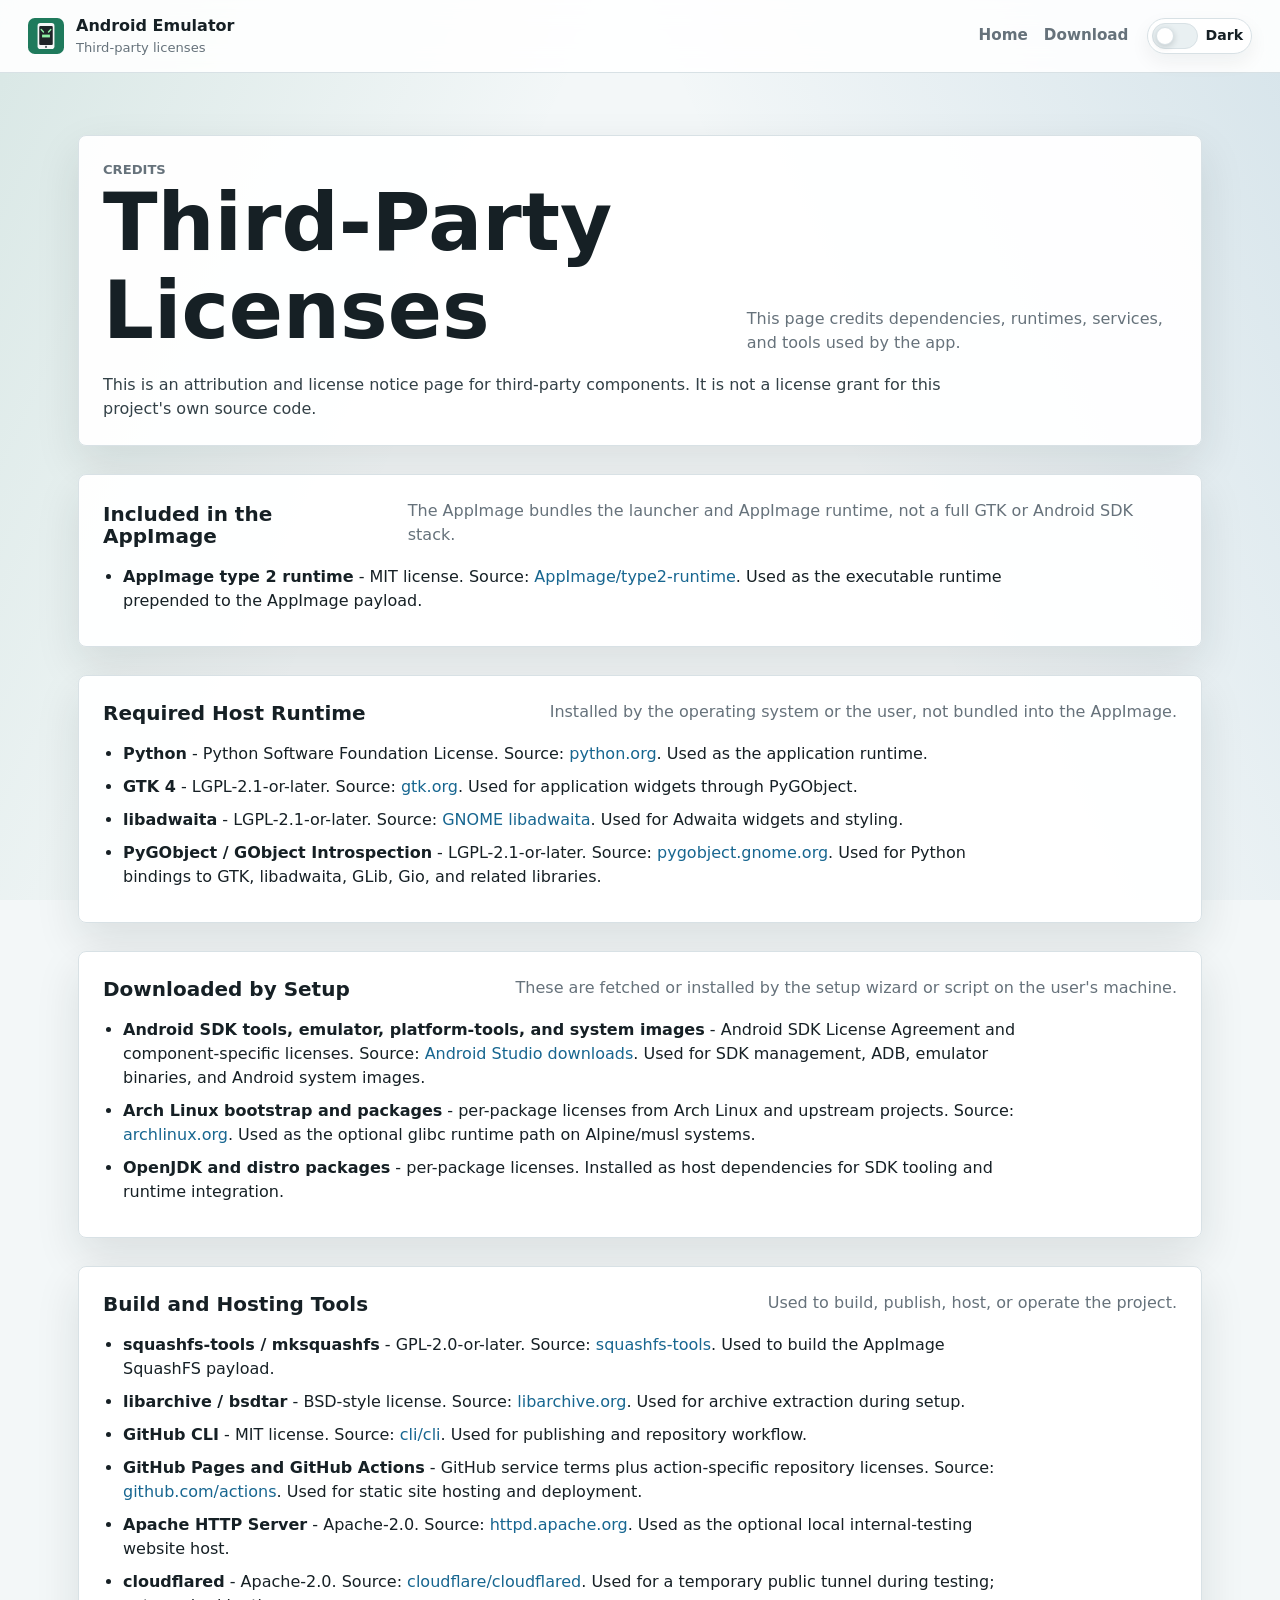
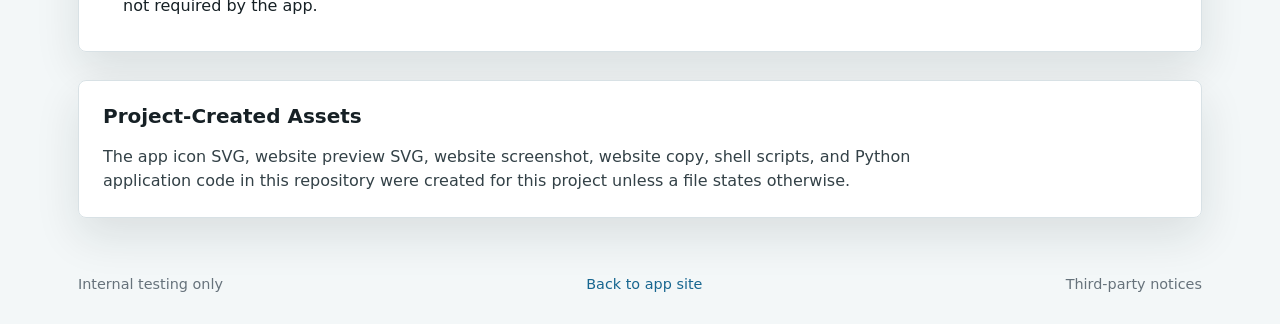
==== third-party-notices.html @ 2586a12c "Add third-party license notices" ====
<!doctype html>
<html lang="en">
<head>
  <meta charset="utf-8">
  <meta name="viewport" content="width=device-width, initial-scale=1">
  <meta name="description" content="Third-party licenses and credits for the Android Emulator GTK/libadwaita app.">
  <meta name="robots" content="index, follow">
  <meta property="og:title" content="Android Emulator Third-Party Licenses">
  <meta property="og:description" content="Credits and license notices for Android Emulator dependencies, runtimes, and tooling.">
  <meta property="og:type" content="website">
  <meta property="og:image" content="https://renawells.github.io/adwaita-android-emulator/assets/app-screenshot.png">
  <meta property="og:url" content="https://renawells.github.io/adwaita-android-emulator/third-party-notices.html">
  <link rel="canonical" href="https://renawells.github.io/adwaita-android-emulator/third-party-notices.html">
  <title>Third-Party Licenses - Android Emulator</title>
  <link rel="stylesheet" href="styles.css">
  <link rel="icon" href="assets/app-icon.svg" type="image/svg+xml">
</head>
<body>
  <header class="topbar">
    <div class="brand">
      <img src="assets/app-icon.svg" alt="" width="36" height="36">
      <div>
        <strong>Android Emulator</strong>
        <span>Third-party licenses</span>
      </div>
    </div>
    <div class="topbar-actions">
      <nav aria-label="Site pages">
        <a href="index.html">Home</a>
        <a href="downloads/Android_Emulator-x86_64.AppImage" download>Download</a>
      </nav>
      <button class="theme-toggle" type="button" id="themeToggle" role="switch" aria-checked="false">
        <span class="toggle-track" aria-hidden="true"><span class="toggle-thumb"></span></span>
        <span class="toggle-label">Dark</span>
      </button>
    </div>
  </header>

  <main>
    <section class="section">
      <div class="section-heading">
        <div>
          <p class="eyebrow">Credits</p>
          <h1>Third-Party Licenses</h1>
        </div>
        <p>This page credits dependencies, runtimes, services, and tools used by the app.</p>
      </div>
      <p class="notice-intro">This is an attribution and license notice page for third-party components. It is not a license grant for this project's own source code.</p>
    </section>

    <section class="section">
      <div class="section-heading">
        <h2>Included in the AppImage</h2>
        <p>The AppImage bundles the launcher and AppImage runtime, not a full GTK or Android SDK stack.</p>
      </div>
      <ul class="notice-list">
        <li><strong>AppImage type 2 runtime</strong> - MIT license. Source: <a href="https://github.com/AppImage/type2-runtime">AppImage/type2-runtime</a>. Used as the executable runtime prepended to the AppImage payload.</li>
      </ul>
    </section>

    <section class="section">
      <div class="section-heading">
        <h2>Required Host Runtime</h2>
        <p>Installed by the operating system or the user, not bundled into the AppImage.</p>
      </div>
      <ul class="notice-list">
        <li><strong>Python</strong> - Python Software Foundation License. Source: <a href="https://www.python.org/">python.org</a>. Used as the application runtime.</li>
        <li><strong>GTK 4</strong> - LGPL-2.1-or-later. Source: <a href="https://gtk.org/">gtk.org</a>. Used for application widgets through PyGObject.</li>
        <li><strong>libadwaita</strong> - LGPL-2.1-or-later. Source: <a href="https://gitlab.gnome.org/GNOME/libadwaita">GNOME libadwaita</a>. Used for Adwaita widgets and styling.</li>
        <li><strong>PyGObject / GObject Introspection</strong> - LGPL-2.1-or-later. Source: <a href="https://pygobject.gnome.org/">pygobject.gnome.org</a>. Used for Python bindings to GTK, libadwaita, GLib, Gio, and related libraries.</li>
      </ul>
    </section>

    <section class="section">
      <div class="section-heading">
        <h2>Downloaded by Setup</h2>
        <p>These are fetched or installed by the setup wizard or script on the user's machine.</p>
      </div>
      <ul class="notice-list">
        <li><strong>Android SDK tools, emulator, platform-tools, and system images</strong> - Android SDK License Agreement and component-specific licenses. Source: <a href="https://developer.android.com/studio">Android Studio downloads</a>. Used for SDK management, ADB, emulator binaries, and Android system images.</li>
        <li><strong>Arch Linux bootstrap and packages</strong> - per-package licenses from Arch Linux and upstream projects. Source: <a href="https://archlinux.org/">archlinux.org</a>. Used as the optional glibc runtime path on Alpine/musl systems.</li>
        <li><strong>OpenJDK and distro packages</strong> - per-package licenses. Installed as host dependencies for SDK tooling and runtime integration.</li>
      </ul>
    </section>

    <section class="section">
      <div class="section-heading">
        <h2>Build and Hosting Tools</h2>
        <p>Used to build, publish, host, or operate the project.</p>
      </div>
      <ul class="notice-list">
        <li><strong>squashfs-tools / mksquashfs</strong> - GPL-2.0-or-later. Source: <a href="https://github.com/plougher/squashfs-tools">squashfs-tools</a>. Used to build the AppImage SquashFS payload.</li>
        <li><strong>libarchive / bsdtar</strong> - BSD-style license. Source: <a href="https://www.libarchive.org/">libarchive.org</a>. Used for archive extraction during setup.</li>
        <li><strong>GitHub CLI</strong> - MIT license. Source: <a href="https://github.com/cli/cli">cli/cli</a>. Used for publishing and repository workflow.</li>
        <li><strong>GitHub Pages and GitHub Actions</strong> - GitHub service terms plus action-specific repository licenses. Source: <a href="https://github.com/actions">github.com/actions</a>. Used for static site hosting and deployment.</li>
        <li><strong>Apache HTTP Server</strong> - Apache-2.0. Source: <a href="https://httpd.apache.org/">httpd.apache.org</a>. Used as the optional local internal-testing website host.</li>
        <li><strong>cloudflared</strong> - Apache-2.0. Source: <a href="https://github.com/cloudflare/cloudflared">cloudflare/cloudflared</a>. Used for a temporary public tunnel during testing; not required by the app.</li>
      </ul>
    </section>

    <section class="section">
      <div class="section-heading">
        <h2>Project-Created Assets</h2>
      </div>
      <p class="notice-intro">The app icon SVG, website preview SVG, website screenshot, website copy, shell scripts, and Python application code in this repository were created for this project unless a file states otherwise.</p>
    </section>
  </main>

  <footer>
    <span>Internal testing only</span>
    <a href="index.html">Back to app site</a>
    <span>Third-party notices</span>
  </footer>

  <script src="app.js"></script>
</body>
</html>
---- styles.css ----
:root {
  color-scheme: light;
  --ink: #162025;
  --muted: #66727b;
  --line: #d8e1e5;
  --surface: #ffffff;
  --surface-2: #f3f7f8;
  --surface-3: #e9f0f2;
  --green: #17745a;
  --green-dark: #0e5a43;
  --blue: #176690;
  --amber: #9b6612;
  --red: #a43f3f;
  --topbar: rgba(255, 255, 255, 0.9);
  --lead: #334147;
  --code-bg: #edf3f4;
  --field-bg: #fbfdfd;
  --shadow: 0 18px 45px rgba(22, 32, 37, 0.11);
  --button-shadow: 0 12px 24px rgba(23, 116, 90, 0.22);
}

:root[data-theme="dark"] {
  color-scheme: dark;
  --ink: #edf6f7;
  --muted: #a9b7bd;
  --line: #284048;
  --surface: #142126;
  --surface-2: #0c1519;
  --surface-3: #192c33;
  --green: #4fc099;
  --green-dark: #2d8e70;
  --blue: #6ab5df;
  --amber: #e2ad5a;
  --red: #e17878;
  --topbar: rgba(12, 21, 25, 0.9);
  --lead: #c8d4d8;
  --code-bg: #20343b;
  --field-bg: #101b20;
  --shadow: 0 20px 50px rgba(0, 0, 0, 0.35);
  --button-shadow: 0 12px 28px rgba(79, 192, 153, 0.17);
}

* {
  box-sizing: border-box;
}

body {
  margin: 0;
  font-family: Inter, ui-sans-serif, system-ui, -apple-system, BlinkMacSystemFont, "Segoe UI", sans-serif;
  color: var(--ink);
  background: var(--surface-2);
  line-height: 1.5;
  transition: background 180ms ease, color 180ms ease;
}

body::before {
  position: fixed;
  inset: 0;
  z-index: -1;
  content: "";
  background:
    linear-gradient(115deg, rgba(23, 116, 90, 0.12), transparent 36%),
    linear-gradient(245deg, rgba(23, 102, 144, 0.13), transparent 38%),
    var(--surface-2);
}

a {
  color: var(--blue);
  text-decoration: none;
}

a:hover {
  text-decoration: underline;
}

.topbar {
  position: sticky;
  top: 0;
  z-index: 10;
  display: flex;
  align-items: center;
  justify-content: space-between;
  gap: 24px;
  padding: 14px 28px;
  background: var(--topbar);
  border-bottom: 1px solid var(--line);
  backdrop-filter: blur(12px);
}

.brand {
  display: flex;
  align-items: center;
  gap: 12px;
  min-width: 220px;
}

.brand strong,
.brand span {
  display: block;
}

.brand span,
.label,
.eyebrow {
  color: var(--muted);
  font-size: 0.82rem;
}

nav {
  display: flex;
  flex-wrap: wrap;
  gap: 16px;
  justify-content: flex-end;
  font-size: 0.95rem;
}

nav a {
  color: var(--muted);
  font-weight: 700;
}

nav a:hover {
  color: var(--ink);
}

.topbar-actions {
  display: flex;
  align-items: center;
  gap: 18px;
}

.theme-toggle {
  display: inline-flex;
  align-items: center;
  gap: 8px;
  min-height: 36px;
  padding: 4px 8px 4px 4px;
  border: 1px solid var(--line);
  border-radius: 999px;
  background: var(--surface);
  color: var(--ink);
  font: inherit;
  font-size: 0.88rem;
  font-weight: 800;
  cursor: pointer;
  box-shadow: 0 8px 20px rgba(22, 32, 37, 0.06);
}

.toggle-track {
  position: relative;
  width: 46px;
  height: 26px;
  border-radius: 999px;
  background: var(--surface-3);
  border: 1px solid var(--line);
}

.toggle-thumb {
  position: absolute;
  top: 3px;
  left: 3px;
  width: 18px;
  height: 18px;
  border-radius: 999px;
  background: var(--surface);
  border: 1px solid var(--line);
  box-shadow: 0 2px 6px rgba(22, 32, 37, 0.18);
  transition: transform 180ms ease, background 180ms ease;
}

:root[data-theme="dark"] .toggle-track {
  background: var(--green-dark);
}

:root[data-theme="dark"] .toggle-thumb {
  transform: translateX(20px);
  background: #e8fff6;
}

main {
  max-width: 1180px;
  margin: 0 auto;
  padding: 34px 28px 28px;
}

.hero {
  display: grid;
  grid-template-columns: minmax(0, 1fr) minmax(320px, 548px);
  gap: 34px;
  align-items: center;
  min-height: 560px;
  padding: 22px 0 14px;
}

.hero-copy {
  padding: 20px 0;
}

.eyebrow {
  margin: 0 0 10px;
  color: var(--amber);
  font-weight: 700;
  text-transform: uppercase;
}

h1,
h2 {
  margin: 0;
  line-height: 1.1;
}

h1 {
  font-size: clamp(2.4rem, 7vw, 5rem);
  letter-spacing: 0;
}

h2 {
  font-size: 1.25rem;
}

.lead {
  max-width: 650px;
  margin: 18px 0 0;
  color: var(--lead);
  font-size: 1.1rem;
}

.hero-pills {
  display: flex;
  flex-wrap: wrap;
  gap: 10px;
  margin-top: 22px;
}

.hero-pills span {
  padding: 7px 11px;
  border: 1px solid var(--line);
  border-radius: 999px;
  background: var(--surface);
  background: color-mix(in srgb, var(--surface) 78%, transparent);
  color: var(--muted);
  font-size: 0.88rem;
  font-weight: 800;
}

.actions {
  display: flex;
  flex-wrap: wrap;
  gap: 12px;
  margin-top: 28px;
}

.button {
  display: inline-flex;
  align-items: center;
  justify-content: center;
  min-height: 42px;
  padding: 0 16px;
  border: 1px solid var(--line);
  border-radius: 8px;
  background: var(--surface);
  color: var(--ink);
  font: inherit;
  font-weight: 700;
  cursor: pointer;
}

.button.primary {
  border-color: var(--green);
  background: var(--green);
  color: white;
  box-shadow: var(--button-shadow);
}

.button:hover {
  transform: translateY(-1px);
  text-decoration: none;
}

.preview {
  margin: 0;
}

.preview img {
  display: block;
  width: 100%;
  height: auto;
  border: 1px solid var(--line);
  border-radius: 8px;
  background: var(--surface);
  box-shadow: var(--shadow);
}

.band {
  display: grid;
  grid-template-columns: repeat(4, minmax(0, 1fr));
  gap: 14px;
  margin: 10px 0 28px;
}

.band > div {
  min-height: 112px;
  padding: 18px;
  border: 1px solid var(--line);
  border-radius: 8px;
  background: var(--surface);
  box-shadow: 0 10px 24px rgba(22, 32, 37, 0.06);
}

.band strong,
.label {
  display: block;
}

.section,
.section-grid {
  margin-top: 28px;
}

.section-grid {
  display: grid;
  grid-template-columns: repeat(2, minmax(0, 1fr));
  gap: 18px;
}

.panel,
.section {
  padding: 24px;
  border: 1px solid var(--line);
  border-radius: 8px;
  background: var(--surface);
  background: color-mix(in srgb, var(--surface) 94%, transparent);
  box-shadow: var(--shadow);
}

.section-heading {
  display: flex;
  align-items: end;
  justify-content: space-between;
  gap: 18px;
  margin-bottom: 18px;
}

.section-heading p,
.panel p {
  margin: 0;
  color: var(--muted);
}

.steps,
.plain-list,
.notice-list {
  margin: 16px 0 0;
  padding-left: 20px;
}

.steps li,
.plain-list li,
.notice-list li {
  margin: 9px 0;
}

.notice-list li {
  max-width: 900px;
}

.notice-intro {
  max-width: 860px;
  margin: 16px 0 0;
  color: var(--lead);
}

code {
  padding: 2px 5px;
  border-radius: 5px;
  background: var(--code-bg);
  color: var(--ink);
  font-family: ui-monospace, SFMono-Regular, Consolas, "Liberation Mono", monospace;
  font-size: 0.92em;
}

.table-wrap {
  overflow-x: auto;
}

table {
  width: 100%;
  border-collapse: separate;
  border-spacing: 0;
  min-width: 760px;
}

th,
td {
  padding: 13px 12px;
  border-bottom: 1px solid var(--line);
  text-align: left;
  vertical-align: top;
}

th {
  color: var(--muted);
  font-size: 0.86rem;
  text-transform: uppercase;
  background: var(--surface-3);
}

tr:last-child td {
  border-bottom: 0;
}

tbody tr:hover td {
  background: var(--surface-3);
  background: color-mix(in srgb, var(--surface-3) 58%, transparent);
}

.checklist {
  display: grid;
  grid-template-columns: repeat(2, minmax(0, 1fr));
  gap: 10px 18px;
}

.checklist label {
  display: flex;
  align-items: flex-start;
  gap: 10px;
  min-height: 42px;
  padding: 10px;
  border: 1px solid var(--line);
  border-radius: 8px;
  background: var(--field-bg);
  transition: border-color 160ms ease, transform 160ms ease;
}

.checklist label:hover {
  border-color: var(--green);
  transform: translateY(-1px);
}

.checklist input {
  margin-top: 4px;
}

textarea {
  width: 100%;
  min-height: 190px;
  margin: 16px 0 12px;
  padding: 12px;
  resize: vertical;
  border: 1px solid var(--line);
  border-radius: 8px;
  color: var(--ink);
  background: var(--field-bg);
  font: 0.92rem ui-monospace, SFMono-Regular, Consolas, "Liberation Mono", monospace;
}

footer {
  display: flex;
  justify-content: space-between;
  max-width: 1180px;
  margin: 0 auto;
  padding: 28px;
  color: var(--muted);
  font-size: 0.9rem;
}

@media (max-width: 860px) {
  .topbar,
  .topbar-actions,
  footer {
    align-items: flex-start;
    flex-direction: column;
  }

  .topbar-actions {
    width: 100%;
    gap: 12px;
  }

  .hero,
  .section-grid,
  .checklist,
  .band {
    grid-template-columns: 1fr;
  }

  main {
    padding: 18px;
  }
}
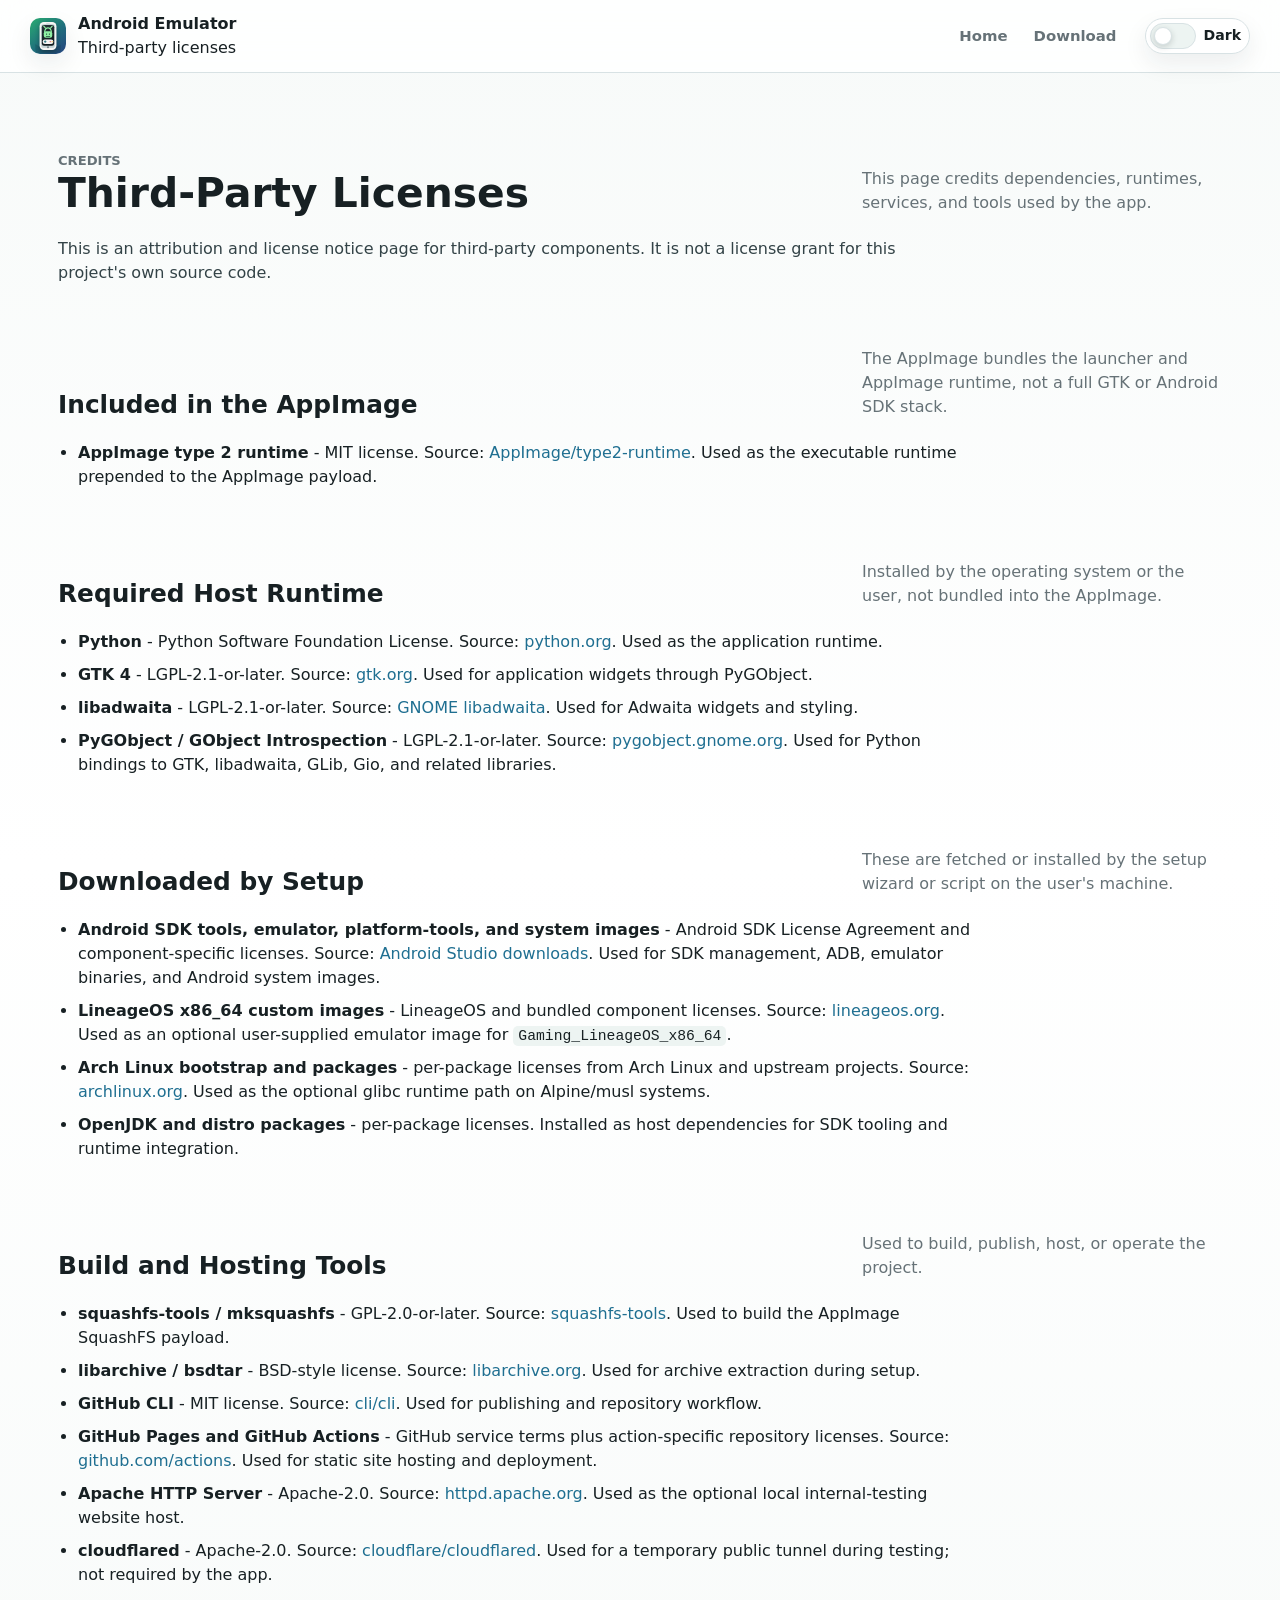
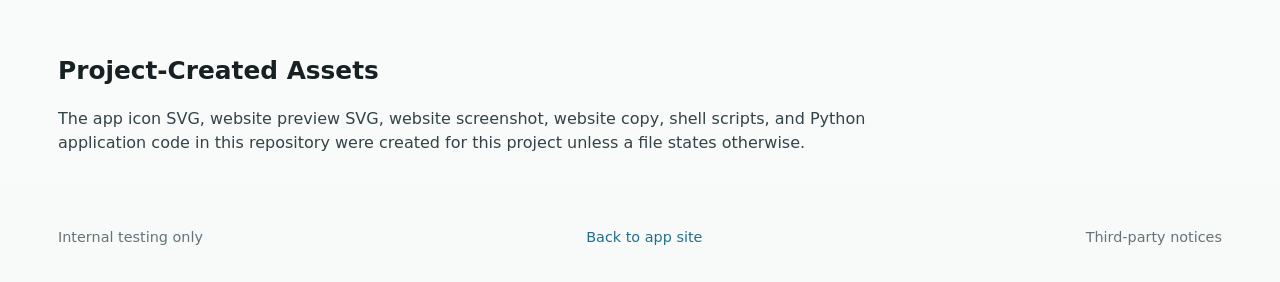
==== commit 90648f62: "Add LineageOS gaming AVD support to site" ====
--- a/third-party-notices.html
+++ b/third-party-notices.html
@@ -78,6 +78,7 @@
       </div>
       <ul class="notice-list">
         <li><strong>Android SDK tools, emulator, platform-tools, and system images</strong> - Android SDK License Agreement and component-specific licenses. Source: <a href="https://developer.android.com/studio">Android Studio downloads</a>. Used for SDK management, ADB, emulator binaries, and Android system images.</li>
+        <li><strong>LineageOS x86_64 custom images</strong> - LineageOS and bundled component licenses. Source: <a href="https://lineageos.org/">lineageos.org</a>. Used as an optional user-supplied emulator image for <code>Gaming_LineageOS_x86_64</code>.</li>
         <li><strong>Arch Linux bootstrap and packages</strong> - per-package licenses from Arch Linux and upstream projects. Source: <a href="https://archlinux.org/">archlinux.org</a>. Used as the optional glibc runtime path on Alpine/musl systems.</li>
         <li><strong>OpenJDK and distro packages</strong> - per-package licenses. Installed as host dependencies for SDK tooling and runtime integration.</li>
       </ul>
--- a/styles.css
+++ b/styles.css
@@ -1,67 +1,61 @@
 :root {
   color-scheme: light;
-  --ink: #162025;
-  --muted: #66727b;
-  --line: #d8e1e5;
+  --ink: #172023;
+  --muted: #667277;
+  --line: #d8e2e4;
   --surface: #ffffff;
-  --surface-2: #f3f7f8;
-  --surface-3: #e9f0f2;
-  --green: #17745a;
-  --green-dark: #0e5a43;
-  --blue: #176690;
-  --amber: #9b6612;
-  --red: #a43f3f;
-  --topbar: rgba(255, 255, 255, 0.9);
-  --lead: #334147;
-  --code-bg: #edf3f4;
+  --surface-soft: #f7faf9;
+  --surface-strong: #edf4f2;
+  --green: #147a5a;
+  --green-strong: #0e6048;
+  --blue: #1f6f91;
+  --amber: #b06c1d;
+  --red: #b64a55;
+  --lead: #334347;
+  --code-bg: #edf4f2;
   --field-bg: #fbfdfd;
-  --shadow: 0 18px 45px rgba(22, 32, 37, 0.11);
-  --button-shadow: 0 12px 24px rgba(23, 116, 90, 0.22);
+  --topbar: rgba(255, 255, 255, 0.86);
+  --shadow: 0 22px 48px rgba(23, 32, 35, 0.13);
+  --small-shadow: 0 10px 24px rgba(23, 32, 35, 0.08);
 }
 
 :root[data-theme="dark"] {
   color-scheme: dark;
-  --ink: #edf6f7;
-  --muted: #a9b7bd;
-  --line: #284048;
-  --surface: #142126;
-  --surface-2: #0c1519;
-  --surface-3: #192c33;
-  --green: #4fc099;
-  --green-dark: #2d8e70;
-  --blue: #6ab5df;
-  --amber: #e2ad5a;
-  --red: #e17878;
-  --topbar: rgba(12, 21, 25, 0.9);
-  --lead: #c8d4d8;
-  --code-bg: #20343b;
-  --field-bg: #101b20;
-  --shadow: 0 20px 50px rgba(0, 0, 0, 0.35);
-  --button-shadow: 0 12px 28px rgba(79, 192, 153, 0.17);
+  --ink: #eef7f5;
+  --muted: #a9b8ba;
+  --line: #294248;
+  --surface: #111d21;
+  --surface-soft: #0b1518;
+  --surface-strong: #182c31;
+  --green: #62d3a5;
+  --green-strong: #3aa982;
+  --blue: #6fb9df;
+  --amber: #e0ad67;
+  --red: #e27f88;
+  --lead: #c7d6d6;
+  --code-bg: #1d3438;
+  --field-bg: #0e1b1f;
+  --topbar: rgba(11, 21, 24, 0.88);
+  --shadow: 0 24px 60px rgba(0, 0, 0, 0.38);
+  --small-shadow: 0 14px 28px rgba(0, 0, 0, 0.24);
 }
 
 * {
   box-sizing: border-box;
+}
+
+html {
+  scroll-behavior: smooth;
 }
 
 body {
   margin: 0;
   font-family: Inter, ui-sans-serif, system-ui, -apple-system, BlinkMacSystemFont, "Segoe UI", sans-serif;
   color: var(--ink);
-  background: var(--surface-2);
+  background:
+    linear-gradient(180deg, var(--surface-soft), var(--surface) 46%, var(--surface-soft));
   line-height: 1.5;
   transition: background 180ms ease, color 180ms ease;
-}
-
-body::before {
-  position: fixed;
-  inset: 0;
-  z-index: -1;
-  content: "";
-  background:
-    linear-gradient(115deg, rgba(23, 116, 90, 0.12), transparent 36%),
-    linear-gradient(245deg, rgba(23, 102, 144, 0.13), transparent 38%),
-    var(--surface-2);
 }
 
 a {
@@ -81,52 +75,68 @@
   align-items: center;
   justify-content: space-between;
   gap: 24px;
-  padding: 14px 28px;
+  min-height: 72px;
+  padding: 12px 30px;
   background: var(--topbar);
   border-bottom: 1px solid var(--line);
-  backdrop-filter: blur(12px);
+  backdrop-filter: blur(18px);
 }
 
 .brand {
   display: flex;
   align-items: center;
   gap: 12px;
-  min-width: 220px;
+  min-width: 224px;
+  color: var(--ink);
+}
+
+.brand:hover {
+  text-decoration: none;
+}
+
+.brand img {
+  border-radius: 10px;
+  box-shadow: var(--small-shadow);
 }
 
 .brand strong,
-.brand span {
+.brand small {
   display: block;
 }
 
-.brand span,
+.brand small,
 .label,
 .eyebrow {
   color: var(--muted);
   font-size: 0.82rem;
 }
 
-nav {
-  display: flex;
-  flex-wrap: wrap;
-  gap: 16px;
-  justify-content: flex-end;
-  font-size: 0.95rem;
-}
-
-nav a {
-  color: var(--muted);
-  font-weight: 700;
-}
-
-nav a:hover {
-  color: var(--ink);
-}
-
 .topbar-actions {
   display: flex;
   align-items: center;
   gap: 18px;
+}
+
+nav {
+  display: flex;
+  flex-wrap: wrap;
+  gap: 6px;
+  justify-content: flex-end;
+  font-size: 0.93rem;
+}
+
+nav a {
+  min-height: 34px;
+  padding: 7px 10px;
+  border-radius: 8px;
+  color: var(--muted);
+  font-weight: 750;
+}
+
+nav a:hover {
+  background: var(--surface-strong);
+  color: var(--ink);
+  text-decoration: none;
 }
 
 .theme-toggle {
@@ -143,7 +153,7 @@
   font-size: 0.88rem;
   font-weight: 800;
   cursor: pointer;
-  box-shadow: 0 8px 20px rgba(22, 32, 37, 0.06);
+  box-shadow: var(--small-shadow);
 }
 
 .toggle-track {
@@ -151,7 +161,7 @@
   width: 46px;
   height: 26px;
   border-radius: 999px;
-  background: var(--surface-3);
+  background: var(--surface-strong);
   border: 1px solid var(--line);
 }
 
@@ -164,12 +174,12 @@
   border-radius: 999px;
   background: var(--surface);
   border: 1px solid var(--line);
-  box-shadow: 0 2px 6px rgba(22, 32, 37, 0.18);
+  box-shadow: 0 2px 6px rgba(23, 32, 35, 0.18);
   transition: transform 180ms ease, background 180ms ease;
 }
 
 :root[data-theme="dark"] .toggle-track {
-  background: var(--green-dark);
+  background: var(--green-strong);
 }
 
 :root[data-theme="dark"] .toggle-thumb {
@@ -178,103 +188,223 @@
 }
 
 main {
-  max-width: 1180px;
+  max-width: 1220px;
   margin: 0 auto;
-  padding: 34px 28px 28px;
+  padding: 24px 28px 34px;
 }
 
 .hero {
+  position: relative;
   display: grid;
-  grid-template-columns: minmax(0, 1fr) minmax(320px, 548px);
-  gap: 34px;
-  align-items: center;
-  min-height: 560px;
-  padding: 22px 0 14px;
-}
-
-.hero-copy {
-  padding: 20px 0;
+  align-items: end;
+  min-height: 620px;
+  overflow: hidden;
+  border-radius: 8px;
+  background: #0f1c20;
+  box-shadow: var(--shadow);
+}
+
+.hero-backdrop {
+  position: absolute;
+  inset: 0;
+  background:
+    linear-gradient(90deg, rgba(6, 15, 18, 0.94), rgba(6, 15, 18, 0.74) 42%, rgba(6, 15, 18, 0.25) 78%),
+    linear-gradient(180deg, rgba(6, 15, 18, 0.04), rgba(6, 15, 18, 0.7)),
+    url("assets/app-screenshot.png") center right / cover no-repeat;
+  transform: scale(1.02);
+}
+
+.hero-inner {
+  position: relative;
+  z-index: 1;
+  max-width: 760px;
+  padding: 56px;
+  color: #f7fbfa;
 }
 
 .eyebrow {
-  margin: 0 0 10px;
+  margin: 0 0 12px;
   color: var(--amber);
-  font-weight: 700;
+  font-weight: 800;
   text-transform: uppercase;
 }
 
 h1,
 h2 {
   margin: 0;
-  line-height: 1.1;
+  line-height: 1.08;
 }
 
 h1 {
-  font-size: clamp(2.4rem, 7vw, 5rem);
+  max-width: 820px;
+  font-size: 2.55rem;
   letter-spacing: 0;
 }
 
+.hero h1 {
+  font-size: 4.8rem;
+}
+
 h2 {
-  font-size: 1.25rem;
+  font-size: 1.55rem;
+  letter-spacing: 0;
 }
 
 .lead {
-  max-width: 650px;
-  margin: 18px 0 0;
-  color: var(--lead);
-  font-size: 1.1rem;
+  max-width: 680px;
+  margin: 20px 0 0;
+  color: rgba(247, 251, 250, 0.88);
+  font-size: 1.18rem;
 }
 
 .hero-pills {
   display: flex;
   flex-wrap: wrap;
   gap: 10px;
-  margin-top: 22px;
+  margin-top: 24px;
 }
 
 .hero-pills span {
-  padding: 7px 11px;
-  border: 1px solid var(--line);
+  padding: 8px 12px;
+  border: 1px solid rgba(255, 255, 255, 0.2);
   border-radius: 999px;
-  background: var(--surface);
-  background: color-mix(in srgb, var(--surface) 78%, transparent);
-  color: var(--muted);
-  font-size: 0.88rem;
+  background: rgba(255, 255, 255, 0.11);
+  color: #f7fbfa;
+  font-size: 0.9rem;
   font-weight: 800;
+  backdrop-filter: blur(10px);
 }
 
 .actions {
   display: flex;
   flex-wrap: wrap;
   gap: 12px;
-  margin-top: 28px;
+  margin-top: 30px;
 }
 
 .button {
   display: inline-flex;
   align-items: center;
   justify-content: center;
-  min-height: 42px;
-  padding: 0 16px;
+  min-height: 44px;
+  padding: 0 17px;
   border: 1px solid var(--line);
   border-radius: 8px;
   background: var(--surface);
   color: var(--ink);
   font: inherit;
-  font-weight: 700;
+  font-weight: 800;
   cursor: pointer;
-}
-
-.button.primary {
+  transition: transform 160ms ease, box-shadow 160ms ease, background 160ms ease;
+}
+
+.hero .button {
+  border-color: rgba(255, 255, 255, 0.24);
+  background: rgba(255, 255, 255, 0.14);
+  color: #f7fbfa;
+  backdrop-filter: blur(12px);
+}
+
+.button.primary,
+.hero .button.primary {
   border-color: var(--green);
   background: var(--green);
-  color: white;
-  box-shadow: var(--button-shadow);
+  color: #ffffff;
+  box-shadow: 0 16px 30px rgba(20, 122, 90, 0.3);
+}
+
+.button.quiet {
+  color: #f7fbfa;
 }
 
 .button:hover {
   transform: translateY(-1px);
   text-decoration: none;
+  box-shadow: var(--small-shadow);
+}
+
+.release-strip {
+  display: grid;
+  grid-template-columns: repeat(4, minmax(0, 1fr));
+  gap: 1px;
+  overflow: hidden;
+  margin: 24px 0 44px;
+  border: 1px solid var(--line);
+  border-radius: 8px;
+  background: var(--line);
+  box-shadow: var(--small-shadow);
+}
+
+.release-strip > div {
+  min-height: 110px;
+  padding: 19px;
+  background: var(--surface);
+}
+
+.release-strip strong,
+.label {
+  display: block;
+}
+
+.release-strip strong {
+  margin-top: 8px;
+  font-size: 1.03rem;
+}
+
+.section,
+.section-grid {
+  margin-top: 46px;
+}
+
+.section {
+  padding: 8px 0;
+}
+
+.section-grid {
+  display: grid;
+  grid-template-columns: repeat(2, minmax(0, 1fr));
+  gap: 20px;
+}
+
+.feature {
+  min-height: 100%;
+  padding: 26px;
+  border: 1px solid var(--line);
+  border-radius: 8px;
+  background: var(--surface);
+  box-shadow: var(--small-shadow);
+}
+
+.feature-mark {
+  display: inline-flex;
+  align-items: center;
+  justify-content: center;
+  min-width: 36px;
+  height: 28px;
+  margin-bottom: 18px;
+  border-radius: 999px;
+  background: var(--surface-strong);
+  color: var(--green);
+  font-size: 0.78rem;
+  font-weight: 900;
+}
+
+.section-heading {
+  display: grid;
+  grid-template-columns: minmax(0, 1fr) minmax(220px, 360px);
+  gap: 22px;
+  align-items: end;
+  margin-bottom: 22px;
+}
+
+.section-heading p,
+.feature p {
+  margin: 0;
+  color: var(--muted);
+}
+
+.showcase {
+  scroll-margin-top: 92px;
 }
 
 .preview {
@@ -289,62 +419,6 @@
   border-radius: 8px;
   background: var(--surface);
   box-shadow: var(--shadow);
-}
-
-.band {
-  display: grid;
-  grid-template-columns: repeat(4, minmax(0, 1fr));
-  gap: 14px;
-  margin: 10px 0 28px;
-}
-
-.band > div {
-  min-height: 112px;
-  padding: 18px;
-  border: 1px solid var(--line);
-  border-radius: 8px;
-  background: var(--surface);
-  box-shadow: 0 10px 24px rgba(22, 32, 37, 0.06);
-}
-
-.band strong,
-.label {
-  display: block;
-}
-
-.section,
-.section-grid {
-  margin-top: 28px;
-}
-
-.section-grid {
-  display: grid;
-  grid-template-columns: repeat(2, minmax(0, 1fr));
-  gap: 18px;
-}
-
-.panel,
-.section {
-  padding: 24px;
-  border: 1px solid var(--line);
-  border-radius: 8px;
-  background: var(--surface);
-  background: color-mix(in srgb, var(--surface) 94%, transparent);
-  box-shadow: var(--shadow);
-}
-
-.section-heading {
-  display: flex;
-  align-items: end;
-  justify-content: space-between;
-  gap: 18px;
-  margin-bottom: 18px;
-}
-
-.section-heading p,
-.panel p {
-  margin: 0;
-  color: var(--muted);
 }
 
 .steps,
@@ -381,6 +455,10 @@
 
 .table-wrap {
   overflow-x: auto;
+  border: 1px solid var(--line);
+  border-radius: 8px;
+  background: var(--surface);
+  box-shadow: var(--small-shadow);
 }
 
 table {
@@ -392,7 +470,7 @@
 
 th,
 td {
-  padding: 13px 12px;
+  padding: 15px 14px;
   border-bottom: 1px solid var(--line);
   text-align: left;
   vertical-align: top;
@@ -400,9 +478,9 @@
 
 th {
   color: var(--muted);
-  font-size: 0.86rem;
+  font-size: 0.84rem;
   text-transform: uppercase;
-  background: var(--surface-3);
+  background: var(--surface-strong);
 }
 
 tr:last-child td {
@@ -410,26 +488,33 @@
 }
 
 tbody tr:hover td {
-  background: var(--surface-3);
-  background: color-mix(in srgb, var(--surface-3) 58%, transparent);
+  background: color-mix(in srgb, var(--surface-strong) 62%, transparent);
+}
+
+.checklist-section {
+  padding: 30px;
+  border-radius: 8px;
+  background:
+    linear-gradient(135deg, color-mix(in srgb, var(--surface-strong) 84%, transparent), var(--surface));
+  border: 1px solid var(--line);
 }
 
 .checklist {
   display: grid;
   grid-template-columns: repeat(2, minmax(0, 1fr));
-  gap: 10px 18px;
+  gap: 12px;
 }
 
 .checklist label {
   display: flex;
   align-items: flex-start;
   gap: 10px;
-  min-height: 42px;
-  padding: 10px;
+  min-height: 48px;
+  padding: 12px;
   border: 1px solid var(--line);
   border-radius: 8px;
   background: var(--field-bg);
-  transition: border-color 160ms ease, transform 160ms ease;
+  transition: border-color 160ms ease, transform 160ms ease, background 160ms ease;
 }
 
 .checklist label:hover {
@@ -438,14 +523,17 @@
 }
 
 .checklist input {
-  margin-top: 4px;
+  width: 18px;
+  height: 18px;
+  margin-top: 3px;
+  accent-color: var(--green);
 }
 
 textarea {
   width: 100%;
-  min-height: 190px;
+  min-height: 210px;
   margin: 16px 0 12px;
-  padding: 12px;
+  padding: 14px;
   resize: vertical;
   border: 1px solid var(--line);
   border-radius: 8px;
@@ -457,14 +545,15 @@
 footer {
   display: flex;
   justify-content: space-between;
-  max-width: 1180px;
+  gap: 16px;
+  max-width: 1220px;
   margin: 0 auto;
-  padding: 28px;
+  padding: 30px 28px 34px;
   color: var(--muted);
   font-size: 0.9rem;
 }
 
-@media (max-width: 860px) {
+@media (max-width: 980px) {
   .topbar,
   .topbar-actions,
   footer {
@@ -477,14 +566,93 @@
     gap: 12px;
   }
 
-  .hero,
-  .section-grid,
-  .checklist,
-  .band {
-    grid-template-columns: 1fr;
+  nav {
+    justify-content: flex-start;
   }
 
   main {
     padding: 18px;
   }
-}
+
+  .hero {
+    min-height: 590px;
+  }
+
+  .hero-backdrop {
+    background:
+      linear-gradient(180deg, rgba(6, 15, 18, 0.92), rgba(6, 15, 18, 0.76) 52%, rgba(6, 15, 18, 0.88)),
+      url("assets/app-screenshot.png") center top / cover no-repeat;
+  }
+
+  .hero-inner {
+    padding: 34px 24px;
+  }
+
+  .hero h1 {
+    font-size: 3.2rem;
+  }
+
+  .lead {
+    font-size: 1.05rem;
+  }
+
+  .release-strip,
+  .section-grid,
+  .checklist {
+    grid-template-columns: 1fr;
+  }
+
+  .section-heading {
+    grid-template-columns: 1fr;
+  }
+
+  .checklist-section {
+    padding: 22px;
+  }
+}
+
+@media (max-width: 560px) {
+  .topbar {
+    padding: 12px 16px;
+  }
+
+  nav a {
+    padding-left: 8px;
+    padding-right: 8px;
+  }
+
+  main {
+    padding: 12px;
+  }
+
+  .hero {
+    min-height: 560px;
+  }
+
+  .hero-inner {
+    padding: 26px 18px;
+  }
+
+  h1,
+  .hero h1 {
+    font-size: 2.55rem;
+  }
+
+  h2 {
+    font-size: 1.28rem;
+  }
+
+  .actions {
+    align-items: stretch;
+    flex-direction: column;
+  }
+
+  .button {
+    width: 100%;
+  }
+
+  .feature,
+  .checklist-section {
+    padding: 18px;
+  }
+}
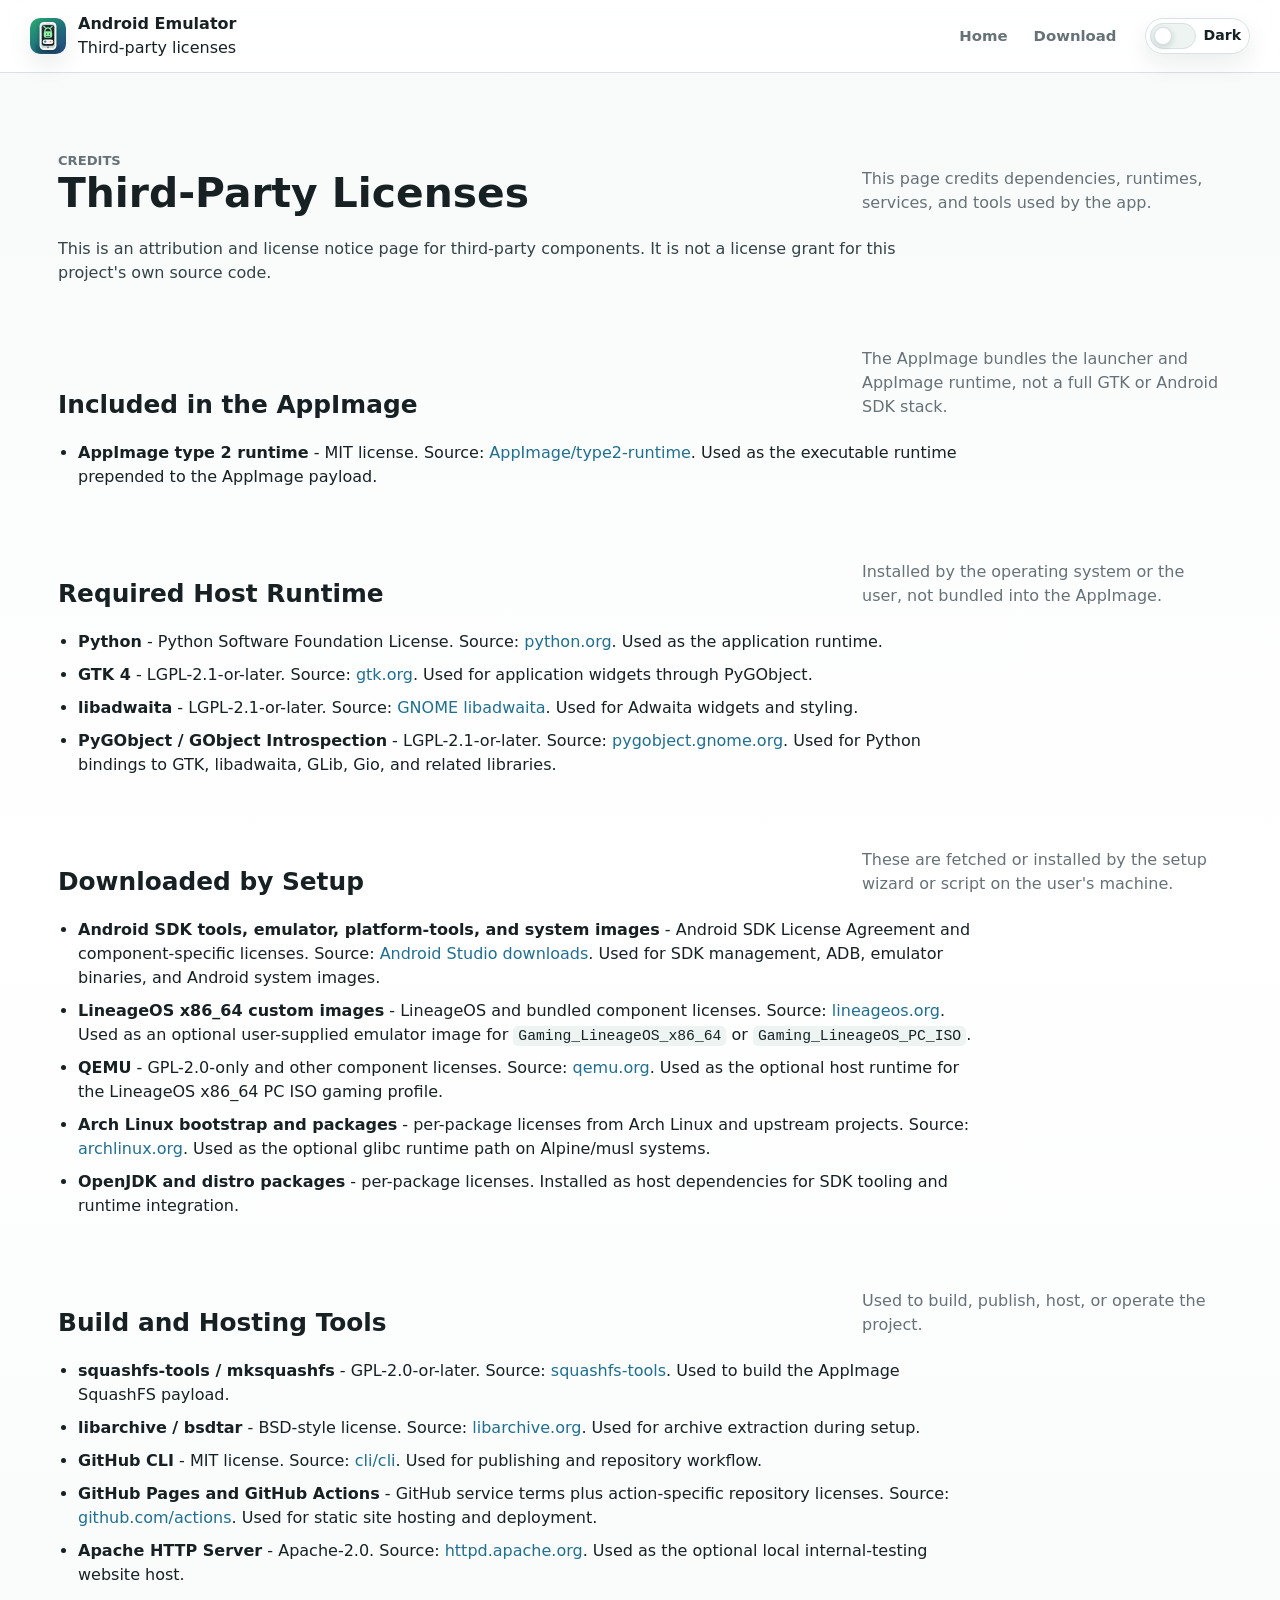
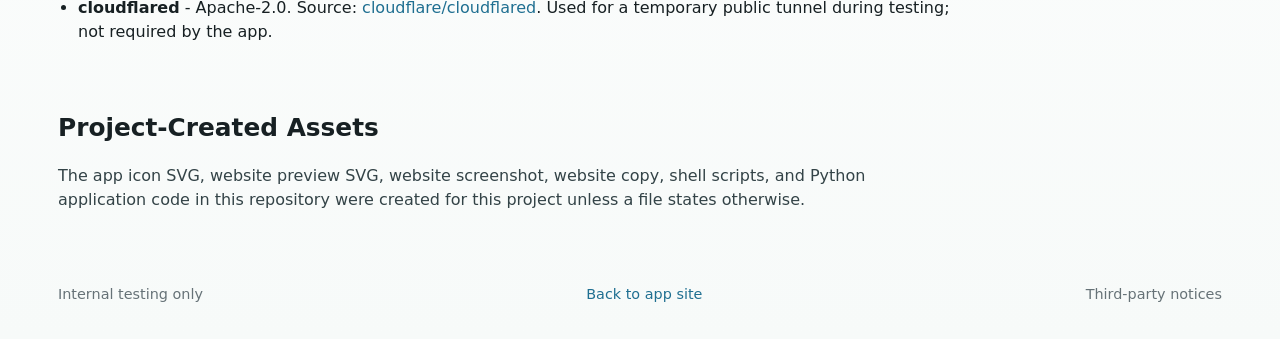
==== commit 180c8216: "Support LineageOS PC ISO gaming profile" ====
--- a/third-party-notices.html
+++ b/third-party-notices.html
@@ -78,7 +78,8 @@
       </div>
       <ul class="notice-list">
         <li><strong>Android SDK tools, emulator, platform-tools, and system images</strong> - Android SDK License Agreement and component-specific licenses. Source: <a href="https://developer.android.com/studio">Android Studio downloads</a>. Used for SDK management, ADB, emulator binaries, and Android system images.</li>
-        <li><strong>LineageOS x86_64 custom images</strong> - LineageOS and bundled component licenses. Source: <a href="https://lineageos.org/">lineageos.org</a>. Used as an optional user-supplied emulator image for <code>Gaming_LineageOS_x86_64</code>.</li>
+        <li><strong>LineageOS x86_64 custom images</strong> - LineageOS and bundled component licenses. Source: <a href="https://lineageos.org/">lineageos.org</a>. Used as an optional user-supplied emulator image for <code>Gaming_LineageOS_x86_64</code> or <code>Gaming_LineageOS_PC_ISO</code>.</li>
+        <li><strong>QEMU</strong> - GPL-2.0-only and other component licenses. Source: <a href="https://www.qemu.org/">qemu.org</a>. Used as the optional host runtime for the LineageOS x86_64 PC ISO gaming profile.</li>
         <li><strong>Arch Linux bootstrap and packages</strong> - per-package licenses from Arch Linux and upstream projects. Source: <a href="https://archlinux.org/">archlinux.org</a>. Used as the optional glibc runtime path on Alpine/musl systems.</li>
         <li><strong>OpenJDK and distro packages</strong> - per-package licenses. Installed as host dependencies for SDK tooling and runtime integration.</li>
       </ul>
